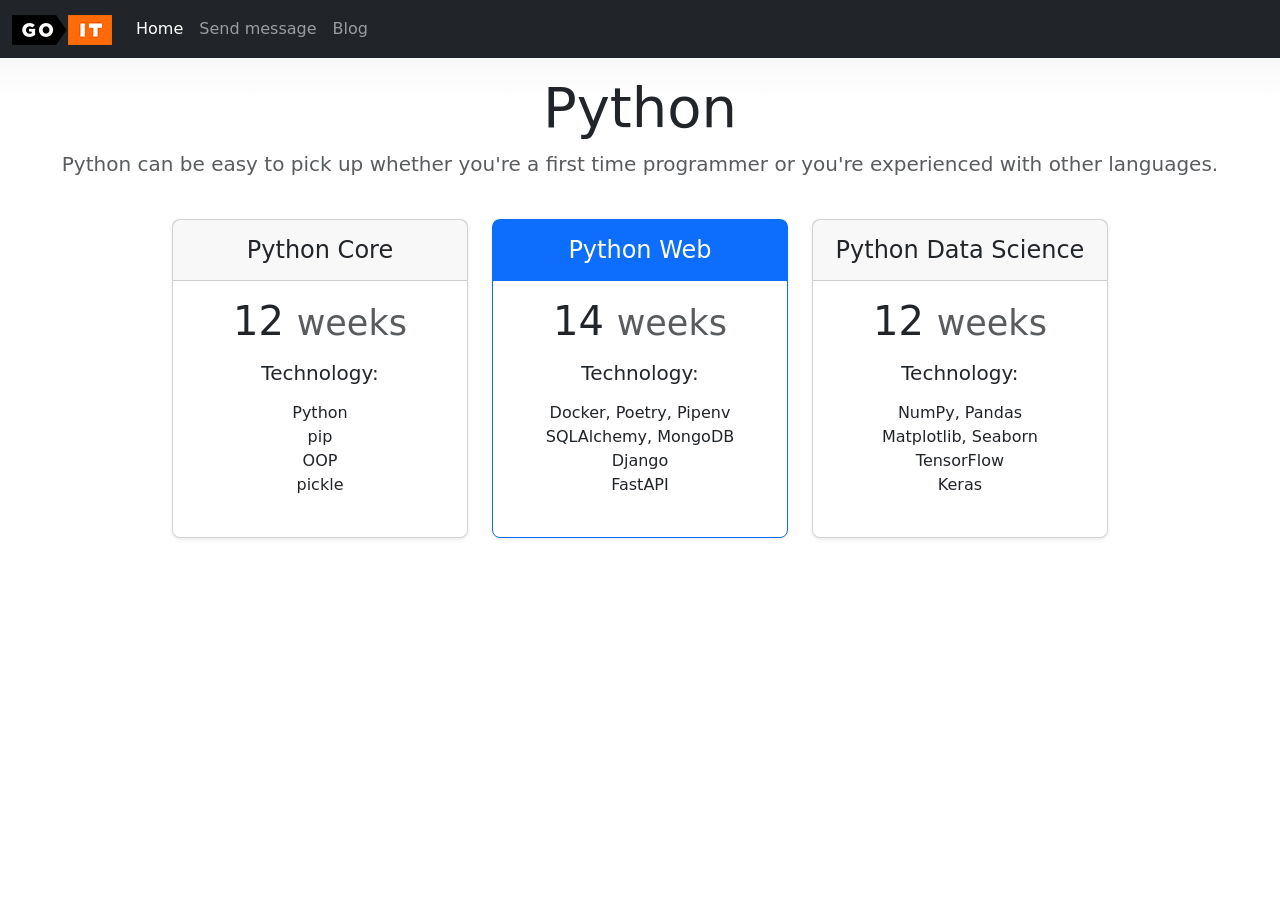
==== index.html @ 78a72a31 "Server" ====
<!DOCTYPE html>
<html lang="en">
  <head>
    <meta charset="UTF-8" />
    <meta http-equiv="X-UA-Compatible" content="IE=edge" />
    <meta name="viewport" content="width=device-width, initial-scale=1.0" />
    <title>Document</title>
    <!-- CSS only -->
    <link
      href="https://cdn.jsdelivr.net/npm/bootstrap@5.2.2/dist/css/bootstrap.min.css"
      rel="stylesheet"
      integrity="sha384-Zenh87qX5JnK2Jl0vWa8Ck2rdkQ2Bzep5IDxbcnCeuOxjzrPF/et3URy9Bv1WTRi"
      crossorigin="anonymous"
    />
    <link rel="stylesheet" href="/style.css" />
  </head>
  <body>
    <header>
      <nav
        class="navbar navbar-expand navbar-dark bg-dark"
        aria-label="Second navbar example"
      >
        <div class="container-fluid">
          <a class="navbar-brand" href="#">
            <img src="/logo.png" alt="logo" />
          </a>
          <div class="collapse navbar-collapse" id="navbarsExample02">
            <ul class="navbar-nav me-auto">
              <li class="nav-item">
                <a class="nav-link active" aria-current="page" href="#">Home</a>
              </li>
              <li class="nav-item">
                <a class="nav-link" href="/message.html">Send message</a>
              </li>
              <li class="nav-item">
                <a class="nav-link" href="/templates/blog.html">Blog</a>
              </li>
            </ul>
          </div>
        </div>
      </nav>

      <div class="p-3 pb-md-4 mx-auto text-center">
        <h1 class="display-4 fw-normal">Python</h1>
        <p class="fs-5 text-muted">
          Python can be easy to pick up whether you're a first time programmer
          or you're experienced with other languages.
        </p>
      </div>
    </header>
    <main class="container">
      <div class="row row-cols-1 row-cols-md-3 mb-3 text-center">
        <div class="col">
          <div class="card mb-4 rounded-3 shadow-sm">
            <div class="card-header py-3">
              <h4 class="my-0 fw-normal">Python Core</h4>
            </div>
            <div class="card-body">
              <h1 class="card-title pricing-card-title mb-3">
                12 <small class="text-muted fw-light">weeks</small>
              </h1>
              <h5>Technology:</h5>
              <ul class="list-unstyled mt-3 mb-4">
                <li>Python</li>
                <li>pip</li>
                <li>OOP</li>
                <li>pickle</li>
              </ul>
            </div>
          </div>
        </div>
        <div class="col">
          <div class="card mb-4 rounded-3 shadow-sm border-primary">
            <div class="card-header py-3 text-bg-primary border-primary">
              <h4 class="my-0 fw-normal">Python Web</h4>
            </div>
            <div class="card-body">
              <h1 class="card-title pricing-card-title mb-3">
                14 <small class="text-muted fw-light">weeks</small>
              </h1>
              <h5>Technology:</h5>
              <ul class="list-unstyled mt-3 mb-4">
                <li>Docker, Poetry, Pipenv</li>
                <li>SQLAlchemy, MongoDB</li>
                <li>Django</li>
                <li>FastAPI</li>
              </ul>
            </div>
          </div>
        </div>
        <div class="col">
          <div class="card mb-4 rounded-3 shadow-sm">
            <div class="card-header py-3">
              <h4 class="my-0 fw-normal">Python Data Science</h4>
            </div>
            <div class="card-body">
              <h1 class="card-title pricing-card-title mb-3">
                12 <small class="text-muted fw-light">weeks</small>
              </h1>
              <h5>Technology:</h5>
              <ul class="list-unstyled mt-3 mb-4">
                <li>NumPy, Pandas</li>
                <li>Matplotlib, Seaborn</li>
                <li>TensorFlow</li>
                <li>Keras</li>
              </ul>
            </div>
          </div>
        </div>
      </div>
    </main>
  </body>
</html>
---- style.css ----
html {
  display: flex;
  flex-direction: column;
  height: 100%;
}

body {
  flex: 1;
  background-image: linear-gradient(180deg, #eee, #fff 100px, #fff);
}

.container {
  max-width: 960px;
}

textarea {
  height: 250px;
}
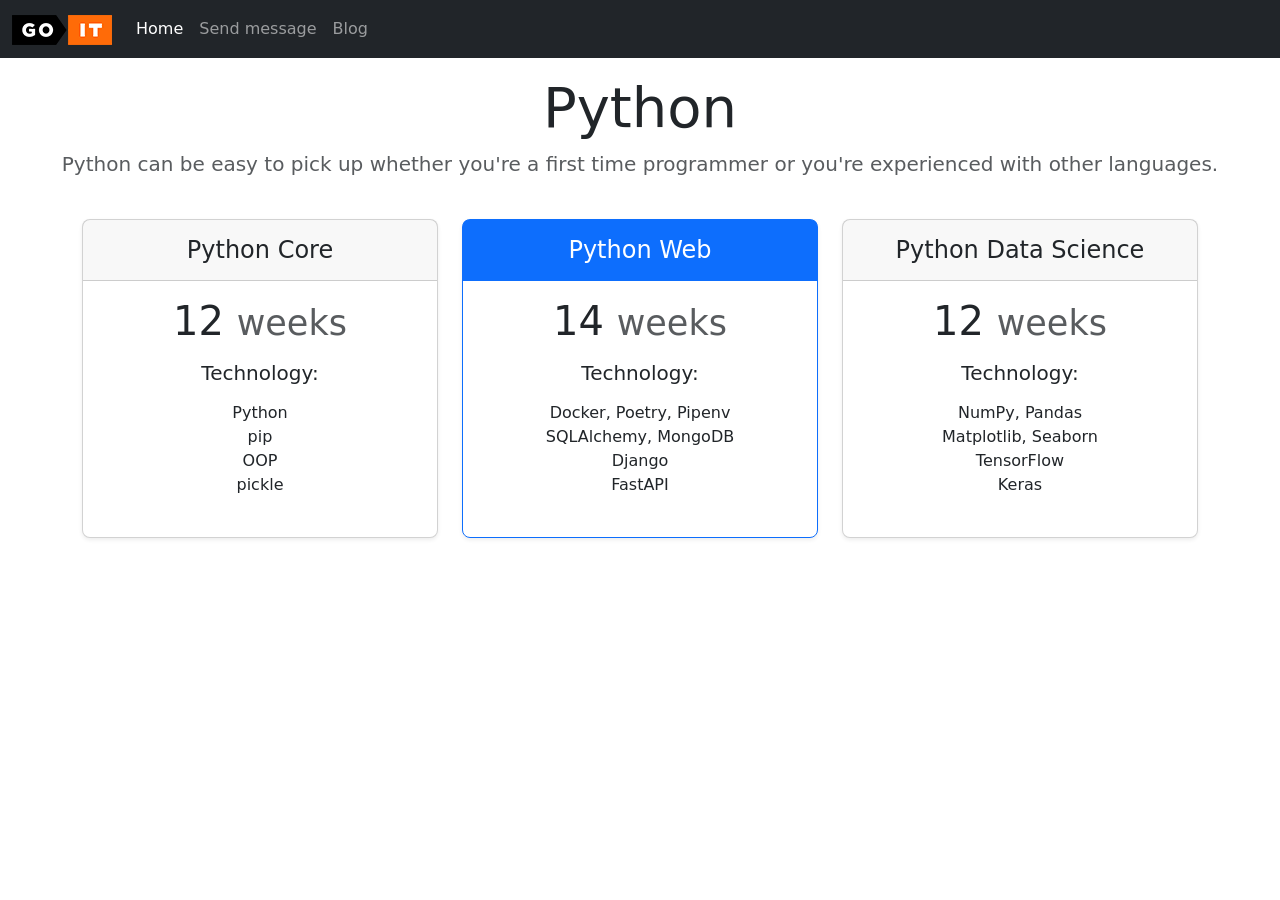
==== commit ea897ec4: "project3" ====
--- a/index.html
+++ b/index.html
@@ -33,7 +33,7 @@
                 <a class="nav-link" href="/message.html">Send message</a>
               </li>
               <li class="nav-item">
-                <a class="nav-link" href="/templates/blog.html">Blog</a>
+                <a class="nav-link" href="templates/blog1.html">Blog</a>
               </li>
             </ul>
           </div>
